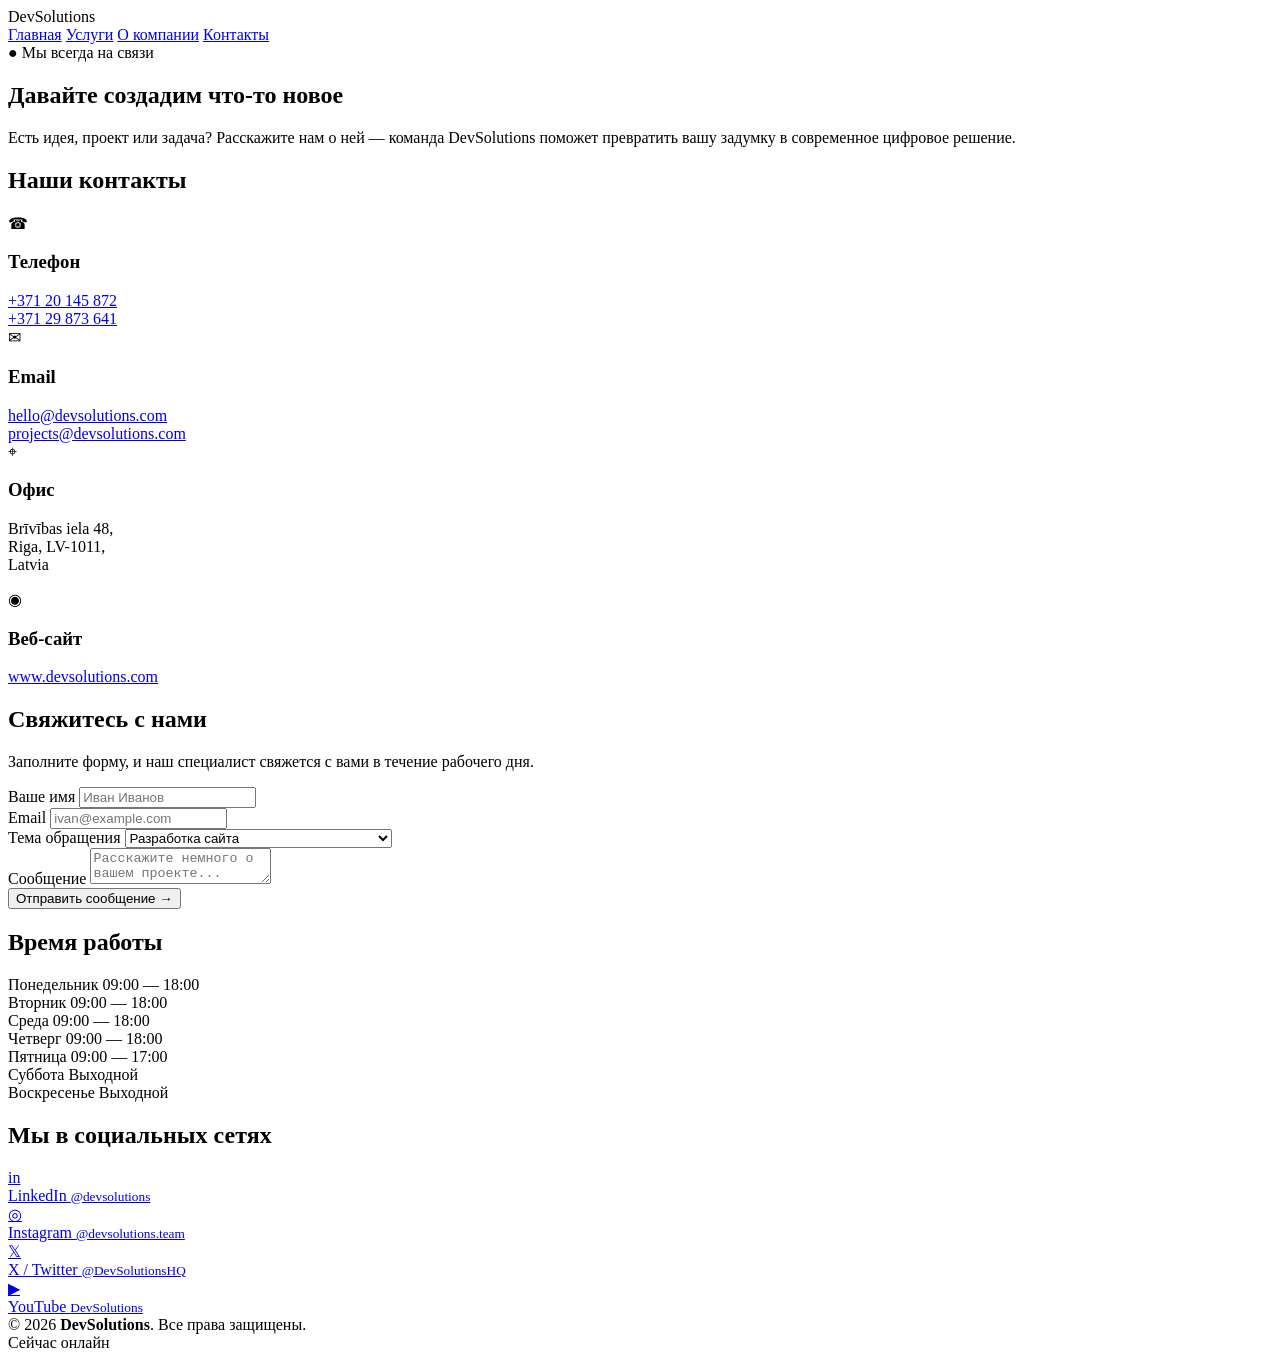
==== pages/Contacts.html @ 35ad7b56 "Add files via upload" ====
<!DOCTYPE html>
<html lang="ru">

<head>
    <meta charset="UTF-8">
    <meta name="viewport" content="width=device-width, initial-scale=1.0">

    <title>DevSolutions — Контакты</title>

    <link rel="stylesheet" href="style.css">
</head>

<body>

<!-- ШАПКА -->

<header>
    <div class="logo">
        Dev<span>Solutions</span>
    </div>

    <nav>
        <a href="#">Главная</a>
        <a href="#">Услуги</a>
        <a href="#">О компании</a>
        <a href="#" class="active">Контакты</a>
    </nav>
</header>


<!-- ГЛАВНЫЙ БЛОК -->

<section class="hero">

    <div class="hero-label">
        ● Мы всегда на связи
    </div>

    <h1>
        Давайте создадим
        <span>что-то новое</span>
    </h1>

    <p>
        Есть идея, проект или задача?
        Расскажите нам о ней — команда DevSolutions
        поможет превратить вашу задумку в современное
        цифровое решение.
    </p>

</section>


<main>

    <!-- КОНТАКТЫ И ФОРМА -->

    <div class="contact-layout">

        <!-- КОНТАКТНАЯ ИНФОРМАЦИЯ -->

        <div class="card">

            <h2>Наши контакты</h2>

            <div class="contact-item">

                <div class="icon">☎</div>

                <div>
                    <h3>Телефон</h3>

                    <a href="tel:+37120145872">
                        +371 20 145 872
                    </a>

                    <br>

                    <a href="tel:+37129873641">
                        +371 29 873 641
                    </a>
                </div>

            </div>


            <div class="contact-item">

                <div class="icon">✉</div>

                <div>
                    <h3>Email</h3>

                    <a href="mailto:hello@devsolutions.com">
                        hello@devsolutions.com
                    </a>

                    <br>

                    <a href="mailto:projects@devsolutions.com">
                        projects@devsolutions.com
                    </a>
                </div>

            </div>


            <div class="contact-item">

                <div class="icon">⌖</div>

                <div>
                    <h3>Офис</h3>

                    <p>
                        Brīvības iela 48,<br>
                        Riga, LV-1011,<br>
                        Latvia
                    </p>
                </div>

            </div>


            <div class="contact-item">

                <div class="icon">◉</div>

                <div>
                    <h3>Веб-сайт</h3>

                    <a href="#">
                        www.devsolutions.com
                    </a>
                </div>

            </div>

        </div>


        <!-- ФОРМА -->

        <div class="card form-card">

            <h2>Свяжитесь с нами</h2>

            <p class="form-description">
                Заполните форму, и наш специалист
                свяжется с вами в течение рабочего дня.
            </p>


            <form>

                <div class="form-row">

                    <div class="form-group">

                        <label for="name">
                            Ваше имя
                        </label>

                        <input
                            type="text"
                            id="name"
                            placeholder="Иван Иванов"
                            required
                        >

                    </div>


                    <div class="form-group">

                        <label for="email">
                            Email
                        </label>

                        <input
                            type="email"
                            id="email"
                            placeholder="ivan@example.com"
                            required
                        >

                    </div>

                </div>


                <div class="form-group">

                    <label for="topic">
                        Тема обращения
                    </label>

                    <select id="topic">

                        <option>
                            Разработка сайта
                        </option>

                        <option>
                            Мобильное приложение
                        </option>

                        <option>
                            Разработка программного обеспечения
                        </option>

                        <option>
                            UI/UX дизайн
                        </option>

                        <option>
                            Другое
                        </option>

                    </select>

                </div>


                <div class="form-group">

                    <label for="message">
                        Сообщение
                    </label>

                    <textarea
                        id="message"
                        placeholder="Расскажите немного о вашем проекте..."
                        required
                    ></textarea>

                </div>


                <button type="submit">
                    Отправить сообщение →
                </button>

            </form>

        </div>

    </div>


    <!-- НИЖНИЕ БЛОКИ -->

    <div class="bottom-grid">

        <!-- ВРЕМЯ РАБОТЫ -->

        <div class="card">

            <h2>Время работы</h2>

            <div class="working-hours">

                <div class="day">
                    <span>Понедельник</span>
                    <span>09:00 — 18:00</span>
                </div>

                <div class="day">
                    <span>Вторник</span>
                    <span>09:00 — 18:00</span>
                </div>

                <div class="day">
                    <span>Среда</span>
                    <span>09:00 — 18:00</span>
                </div>

                <div class="day">
                    <span>Четверг</span>
                    <span>09:00 — 18:00</span>
                </div>

                <div class="day">
                    <span>Пятница</span>
                    <span>09:00 — 17:00</span>
                </div>

                <div class="day">
                    <span class="weekend">
                        Суббота
                    </span>

                    <span class="weekend">
                        Выходной
                    </span>
                </div>

                <div class="day">
                    <span class="weekend">
                        Воскресенье
                    </span>

                    <span class="weekend">
                        Выходной
                    </span>
                </div>

            </div>

        </div>


        <!-- СОЦИАЛЬНЫЕ СЕТИ -->

        <div class="card">

            <h2>Мы в социальных сетях</h2>

            <div class="socials">

                <a href="#" class="social">

                    <span class="social-icon">
                        in
                    </span>

                    <div>
                        LinkedIn
                        <small>
                            @devsolutions
                        </small>
                    </div>

                </a>


                <a href="#" class="social">

                    <span class="social-icon">
                        ◎
                    </span>

                    <div>
                        Instagram
                        <small>
                            @devsolutions.team
                        </small>
                    </div>

                </a>


                <a href="#" class="social">

                    <span class="social-icon">
                        𝕏
                    </span>

                    <div>
                        X / Twitter
                        <small>
                            @DevSolutionsHQ
                        </small>
                    </div>

                </a>


                <a href="#" class="social">

                    <span class="social-icon">
                        ▶
                    </span>

                    <div>
                        YouTube
                        <small>
                            DevSolutions
                        </small>
                    </div>

                </a>

            </div>

        </div>

    </div>

</main>


<!-- FOOTER -->

<footer>

    <div>
        © 2026
        <strong>DevSolutions</strong>.
        Все права защищены.
    </div>

    <div class="status">

        <span class="status-dot"></span>

        Сейчас онлайн

    </div>

</footer>

</body>
</html>
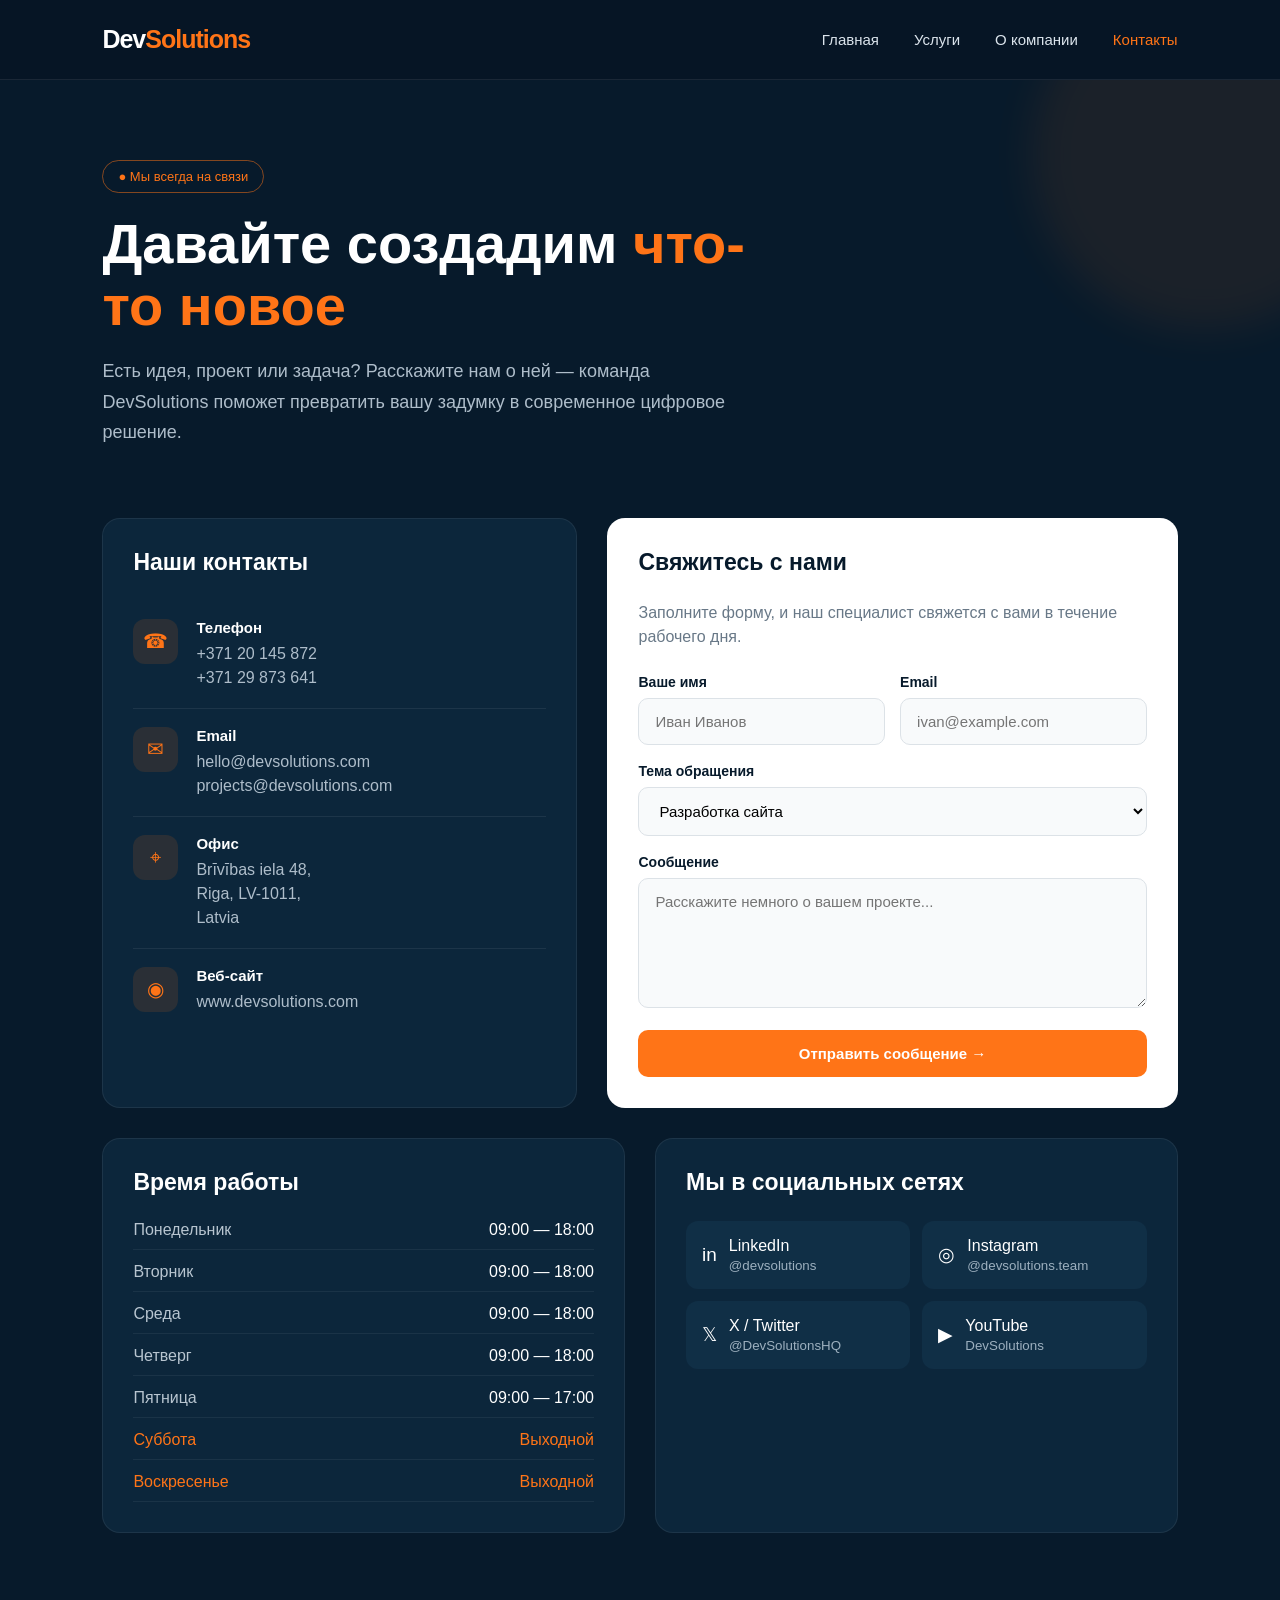
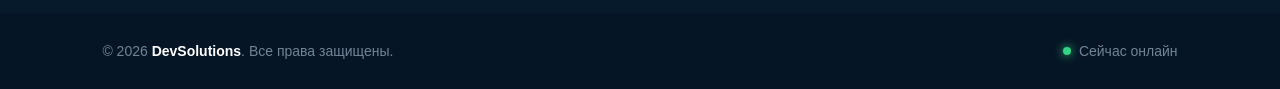
==== commit 3256d8ad: "Update Contacts.html" ====
--- a/pages/Contacts.html
+++ b/pages/Contacts.html
@@ -7,7 +7,7 @@
 
     <title>DevSolutions — Контакты</title>
 
-    <link rel="stylesheet" href="style.css">
+    <link rel="stylesheet" href="Contacts.css">
 </head>
 
 <body>
@@ -411,4 +411,4 @@
 </footer>
 
 </body>
-</html>+</html>
--- a/pages/Contacts.css
+++ b/pages/Contacts.css
@@ -0,0 +1,647 @@
+/* =========================
+   ОСНОВНЫЕ НАСТРОЙКИ
+========================= */
+
+* {
+    margin: 0;
+    padding: 0;
+    box-sizing: border-box;
+}
+
+body {
+    font-family: Arial, Helvetica, sans-serif;
+
+    background: #071a2b;
+
+    color: white;
+
+    min-height: 100vh;
+}
+
+
+/* =========================
+   HEADER
+========================= */
+
+header {
+    height: 80px;
+
+    padding: 0 8%;
+
+    display: flex;
+    align-items: center;
+    justify-content: space-between;
+
+    background: #061525;
+
+    border-bottom: 1px solid rgba(255, 255, 255, 0.08);
+}
+
+
+/* ЛОГОТИП */
+
+.logo {
+    font-size: 25px;
+
+    font-weight: 800;
+
+    letter-spacing: -1px;
+}
+
+.logo span {
+    color: #ff7417;
+}
+
+
+/* МЕНЮ */
+
+nav {
+    display: flex;
+
+    gap: 35px;
+}
+
+nav a {
+    color: #dbe4ec;
+
+    text-decoration: none;
+
+    font-size: 15px;
+
+    transition: 0.3s;
+}
+
+nav a:hover {
+    color: #ff7417;
+}
+
+nav a.active {
+    color: #ff7417;
+}
+
+
+/* =========================
+   HERO
+========================= */
+
+.hero {
+    padding: 80px 8% 50px;
+
+    position: relative;
+
+    overflow: hidden;
+}
+
+
+/* ОРАНЖЕВЫЙ ЭФФЕКТ */
+
+.hero::before {
+    content: "";
+
+    position: absolute;
+
+    width: 350px;
+    height: 350px;
+
+    background: #ff7417;
+
+    opacity: 0.08;
+
+    border-radius: 50%;
+
+    right: -100px;
+    top: -100px;
+
+    filter: blur(20px);
+}
+
+
+/* НАДПИСЬ */
+
+.hero-label {
+    display: inline-block;
+
+    padding: 8px 15px;
+
+    border: 1px solid rgba(255, 116, 23, 0.5);
+
+    border-radius: 30px;
+
+    color: #ff7417;
+
+    font-size: 13px;
+
+    margin-bottom: 20px;
+}
+
+
+/* ЗАГОЛОВОК */
+
+.hero h1 {
+    font-size: 56px;
+
+    line-height: 1.1;
+
+    margin-bottom: 20px;
+
+    max-width: 700px;
+}
+
+.hero h1 span {
+    color: #ff7417;
+}
+
+
+/* ТЕКСТ */
+
+.hero p {
+    color: #aebdca;
+
+    font-size: 18px;
+
+    line-height: 1.7;
+
+    max-width: 650px;
+}
+
+
+/* =========================
+   MAIN
+========================= */
+
+main {
+    padding: 20px 8% 80px;
+}
+
+
+/* ДВА СТОЛБЦА */
+
+.contact-layout {
+    display: grid;
+
+    grid-template-columns: 1fr 1.2fr;
+
+    gap: 30px;
+}
+
+
+/* =========================
+   CARDS
+========================= */
+
+.card {
+    background: #0c263b;
+
+    border: 1px solid rgba(255, 255, 255, 0.07);
+
+    border-radius: 18px;
+
+    padding: 30px;
+
+    transition: 0.3s;
+}
+
+.card:hover {
+    transform: translateY(-5px);
+
+    border-color: rgba(255, 116, 23, 0.35);
+}
+
+.card h2 {
+    font-size: 23px;
+
+    margin-bottom: 25px;
+}
+
+
+/* =========================
+   КОНТАКТЫ
+========================= */
+
+.contact-item {
+    display: flex;
+
+    align-items: flex-start;
+
+    gap: 18px;
+
+    padding: 18px 0;
+
+    border-bottom: 1px solid rgba(255, 255, 255, 0.07);
+}
+
+.contact-item:last-child {
+    border-bottom: none;
+}
+
+
+/* ИКОНКИ */
+
+.icon {
+    min-width: 45px;
+
+    height: 45px;
+
+    border-radius: 12px;
+
+    display: flex;
+
+    align-items: center;
+
+    justify-content: center;
+
+    background: rgba(255, 116, 23, 0.12);
+
+    color: #ff7417;
+
+    font-size: 20px;
+}
+
+
+/* ЗАГОЛОВКИ КОНТАКТОВ */
+
+.contact-item h3 {
+    font-size: 15px;
+
+    margin-bottom: 6px;
+
+    color: white;
+}
+
+
+/* ТЕКСТ КОНТАКТОВ */
+
+.contact-item p,
+.contact-item a {
+    color: #aebdca;
+
+    text-decoration: none;
+
+    line-height: 1.5;
+}
+
+.contact-item a:hover {
+    color: #ff7417;
+}
+
+
+/* =========================
+   ФОРМА
+========================= */
+
+.form-card {
+    background: white;
+
+    color: #071a2b;
+}
+
+.form-card h2 {
+    color: #071a2b;
+}
+
+.form-description {
+    color: #687887;
+
+    margin-bottom: 25px;
+
+    line-height: 1.5;
+}
+
+
+/* ГРУППА */
+
+.form-group {
+    margin-bottom: 18px;
+}
+
+
+/* LABEL */
+
+.form-group label {
+    display: block;
+
+    font-size: 14px;
+
+    font-weight: 600;
+
+    margin-bottom: 8px;
+}
+
+
+/* INPUT */
+
+input,
+textarea,
+select {
+    width: 100%;
+
+    padding: 14px 16px;
+
+    border: 1px solid #dce2e7;
+
+    border-radius: 10px;
+
+    font-size: 15px;
+
+    font-family: inherit;
+
+    outline: none;
+
+    transition: 0.3s;
+
+    background: #f8fafb;
+}
+
+
+/* INPUT ПРИ НАЖАТИИ */
+
+input:focus,
+textarea:focus,
+select:focus {
+    border-color: #ff7417;
+
+    box-shadow:
+        0 0 0 3px rgba(255, 116, 23, 0.1);
+}
+
+
+/* TEXTAREA */
+
+textarea {
+    min-height: 130px;
+
+    resize: vertical;
+}
+
+
+/* ДВА INPUT В РЯД */
+
+.form-row {
+    display: grid;
+
+    grid-template-columns: 1fr 1fr;
+
+    gap: 15px;
+}
+
+
+/* =========================
+   BUTTON
+========================= */
+
+button {
+    width: 100%;
+
+    padding: 15px;
+
+    border: none;
+
+    border-radius: 10px;
+
+    background: #ff7417;
+
+    color: white;
+
+    font-size: 15px;
+
+    font-weight: 700;
+
+    cursor: pointer;
+
+    transition: 0.3s;
+}
+
+button:hover {
+    background: #e96008;
+
+    transform: translateY(-2px);
+
+    box-shadow:
+        0 8px 20px rgba(255, 116, 23, 0.25);
+}
+
+
+/* =========================
+   НИЖНИЕ БЛОКИ
+========================= */
+
+.bottom-grid {
+    margin-top: 30px;
+
+    display: grid;
+
+    grid-template-columns: 1fr 1fr;
+
+    gap: 30px;
+}
+
+
+/* =========================
+   ВРЕМЯ РАБОТЫ
+========================= */
+
+.working-hours {
+    display: flex;
+
+    flex-direction: column;
+
+    gap: 13px;
+}
+
+.day {
+    display: flex;
+
+    justify-content: space-between;
+
+    color: #b8c5d0;
+
+    padding-bottom: 10px;
+
+    border-bottom:
+        1px solid rgba(255, 255, 255, 0.06);
+}
+
+.day span:last-child {
+    color: white;
+}
+
+
+/* ВЫХОДНЫЕ */
+
+.weekend {
+    color: #ff7417 !important;
+}
+
+
+/* =========================
+   СОЦИАЛЬНЫЕ СЕТИ
+========================= */
+
+.socials {
+    display: grid;
+
+    grid-template-columns: 1fr 1fr;
+
+    gap: 12px;
+}
+
+.social {
+    padding: 16px;
+
+    border-radius: 12px;
+
+    background: #102f46;
+
+    color: white;
+
+    text-decoration: none;
+
+    display: flex;
+
+    align-items: center;
+
+    gap: 12px;
+
+    transition: 0.3s;
+}
+
+.social:hover {
+    background: #ff7417;
+
+    transform: translateY(-3px);
+}
+
+
+/* ИКОНКИ */
+
+.social-icon {
+    font-size: 19px;
+}
+
+
+/* НИК */
+
+.social small {
+    display: block;
+
+    color: #9db0bf;
+
+    margin-top: 3px;
+}
+
+.social:hover small {
+    color: white;
+}
+
+
+/* =========================
+   FOOTER
+========================= */
+
+footer {
+    background: #061525;
+
+    padding: 30px 8%;
+
+    display: flex;
+
+    justify-content: space-between;
+
+    align-items: center;
+
+    color: #718596;
+
+    font-size: 14px;
+}
+
+footer strong {
+    color: white;
+}
+
+
+/* СТАТУС */
+
+.status {
+    display: flex;
+
+    align-items: center;
+
+    gap: 8px;
+}
+
+
+/* ЗЕЛЕНАЯ ТОЧКА */
+
+.status-dot {
+    width: 8px;
+
+    height: 8px;
+
+    background: #32d583;
+
+    border-radius: 50%;
+
+    box-shadow:
+        0 0 10px #32d583;
+}
+
+
+/* =========================
+   АДАПТИВНОСТЬ
+========================= */
+
+@media (max-width: 900px) {
+
+    .contact-layout,
+    .bottom-grid {
+        grid-template-columns: 1fr;
+    }
+
+    .hero h1 {
+        font-size: 42px;
+    }
+
+    nav {
+        gap: 15px;
+    }
+}
+
+
+/* ТЕЛЕФОН */
+
+@media (max-width: 600px) {
+
+    header {
+        padding: 0 5%;
+    }
+
+    nav {
+        display: none;
+    }
+
+    .hero,
+    main {
+        padding-left: 5%;
+        padding-right: 5%;
+    }
+
+    .hero h1 {
+        font-size: 36px;
+    }
+
+    .form-row {
+        grid-template-columns: 1fr;
+    }
+
+    .socials {
+        grid-template-columns: 1fr;
+    }
+
+    footer {
+        flex-direction: column;
+
+        gap: 15px;
+
+        text-align: center;
+    }
+}
